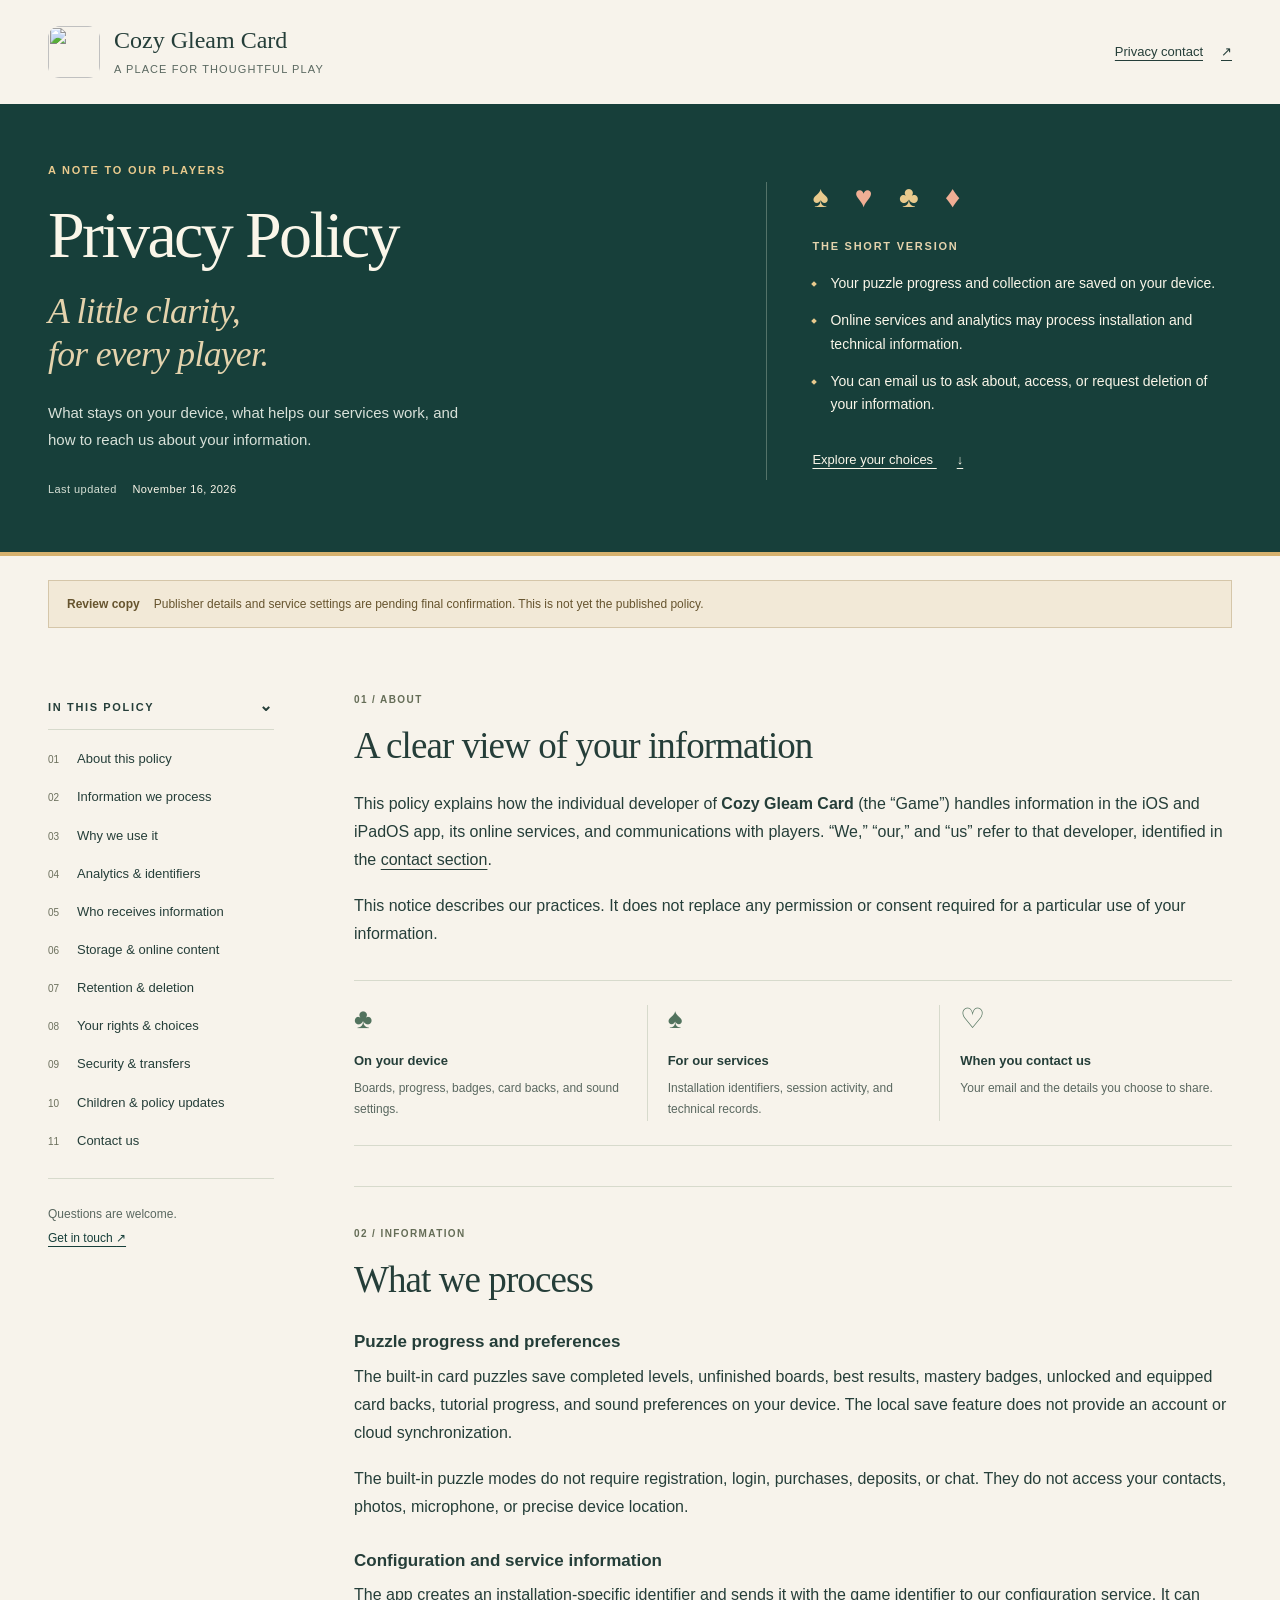
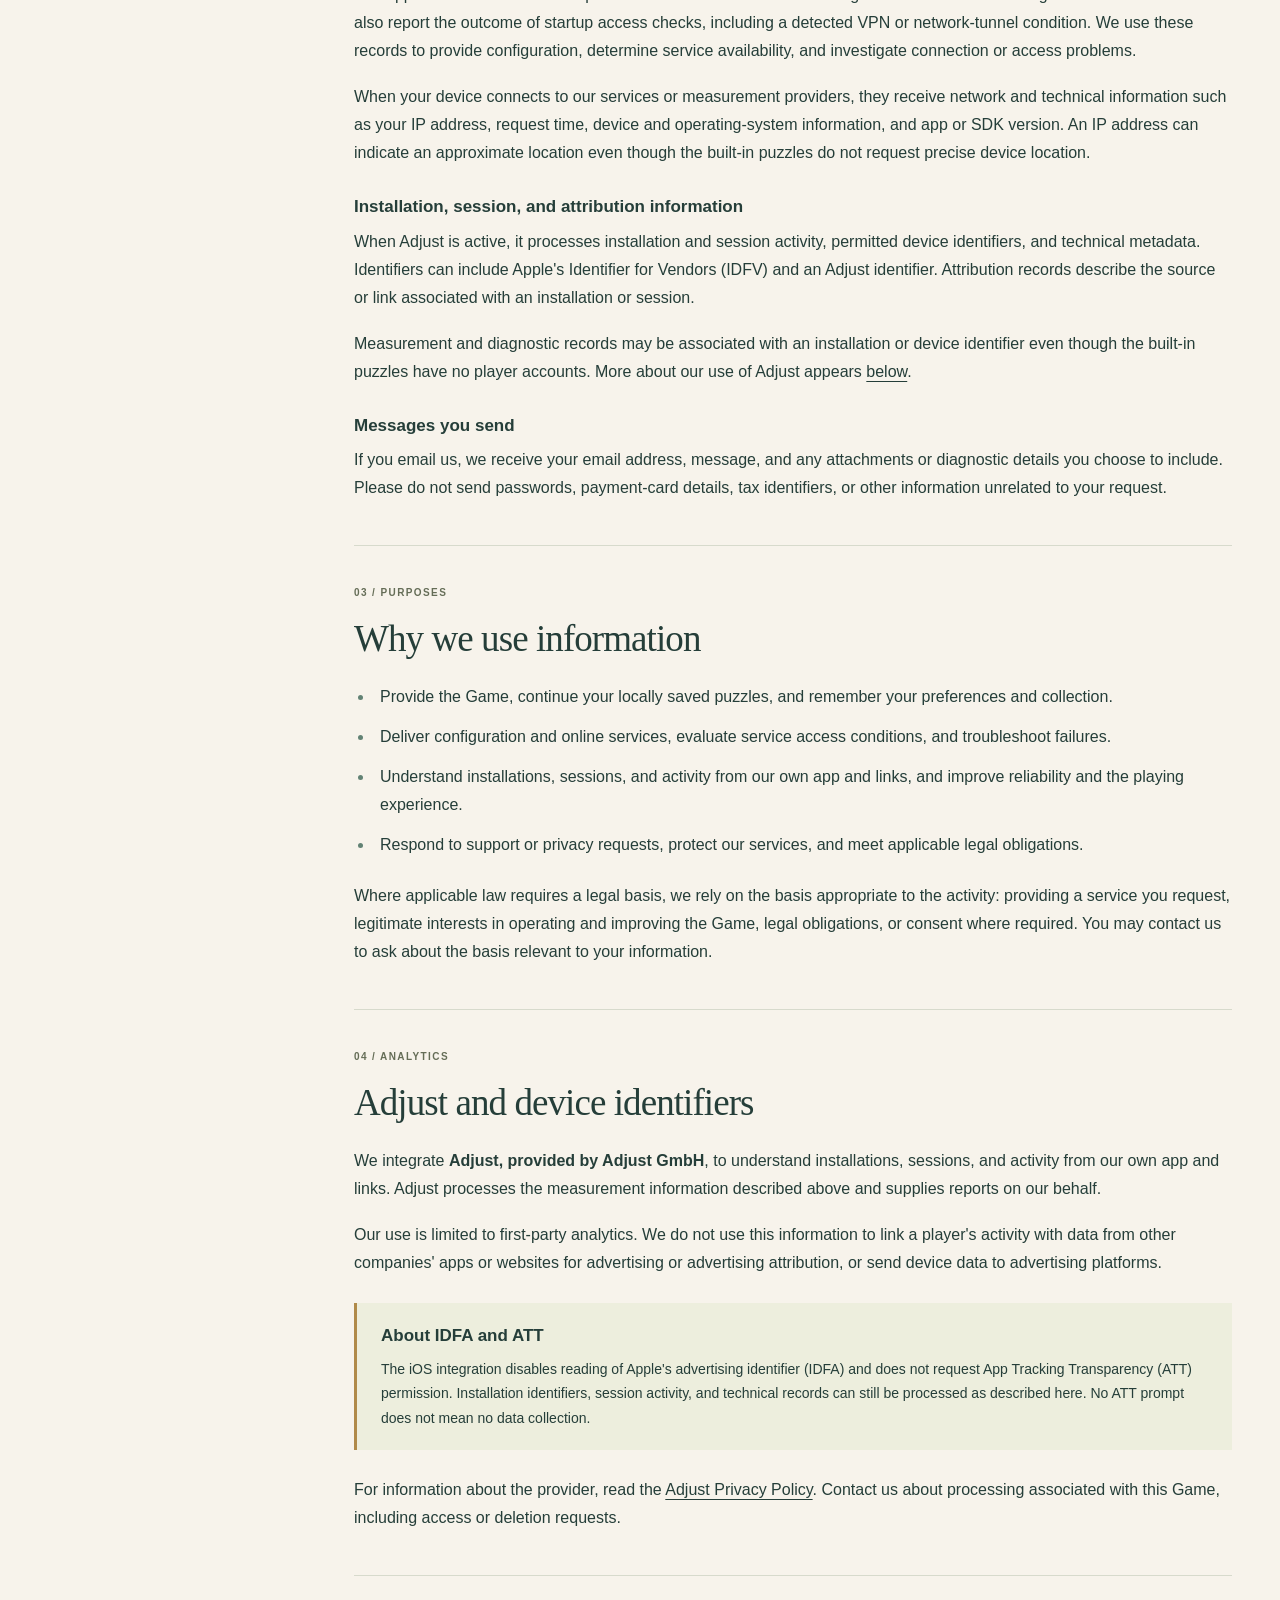
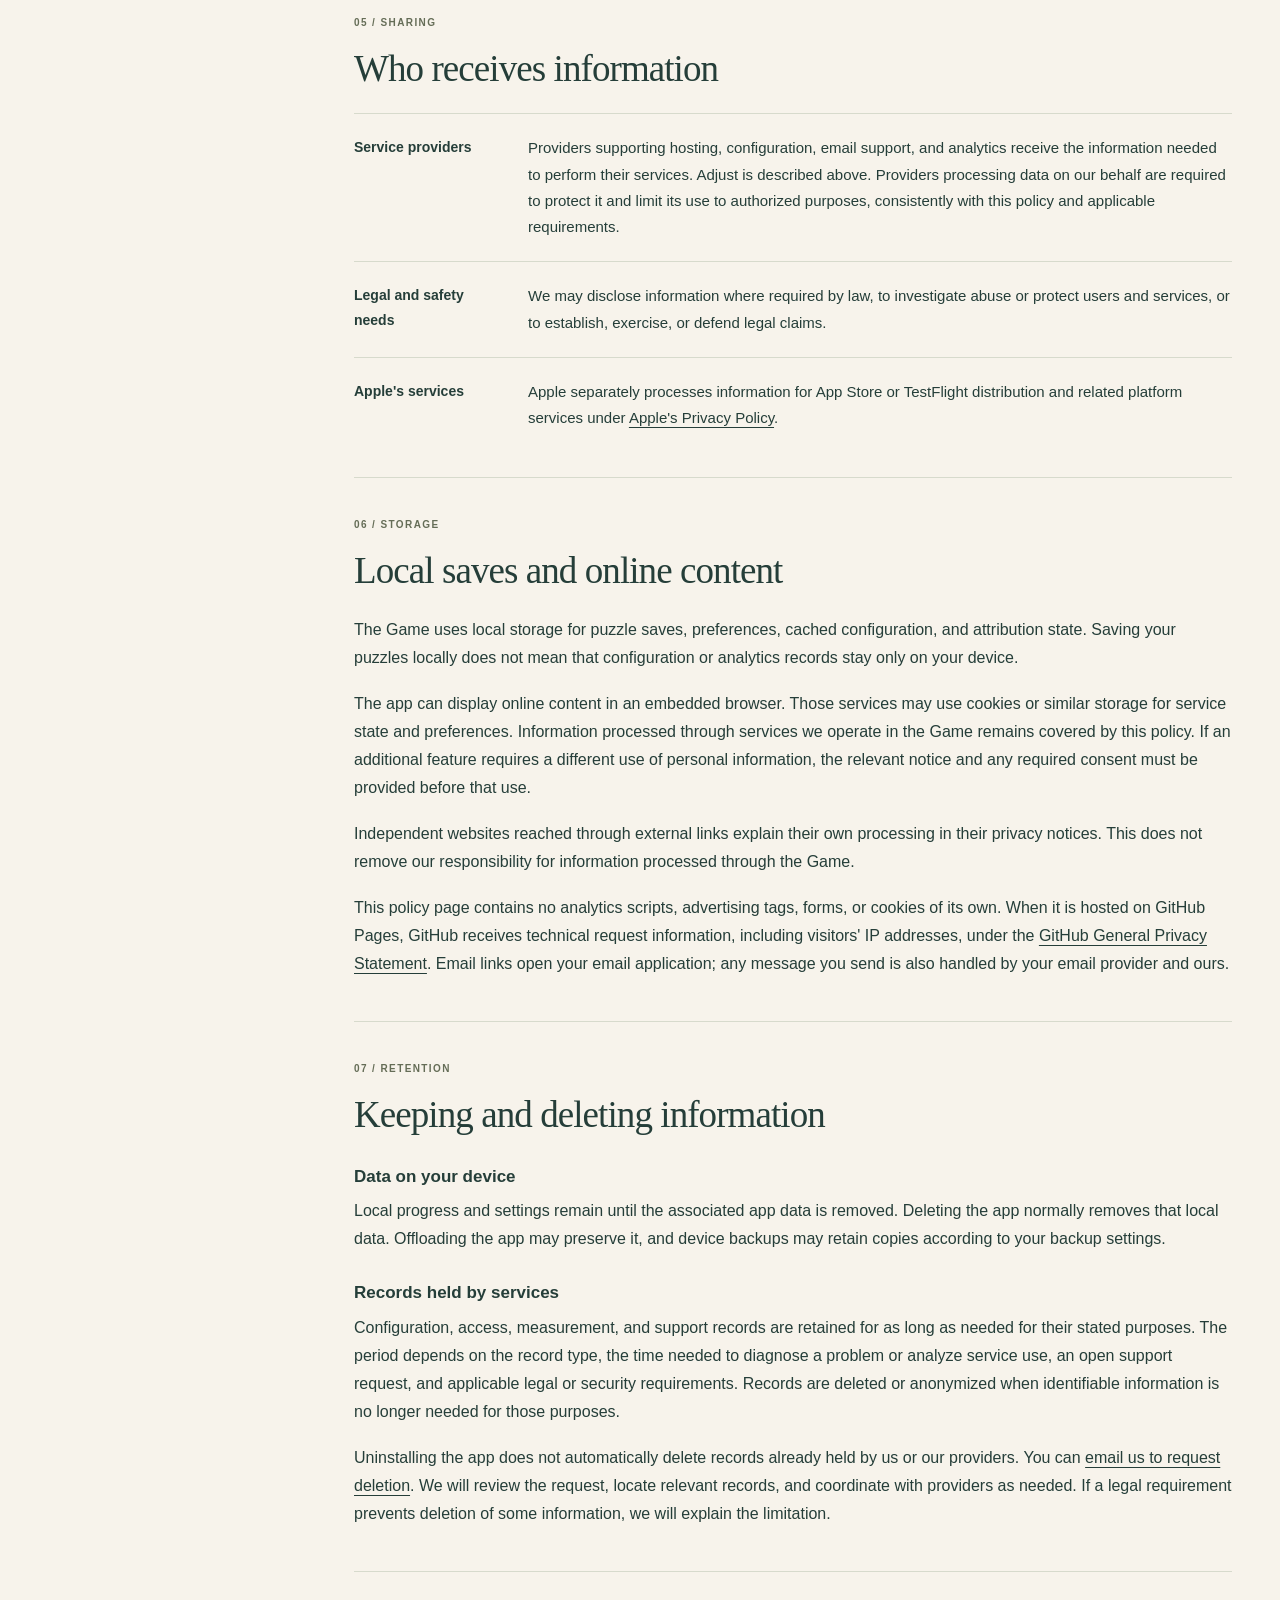
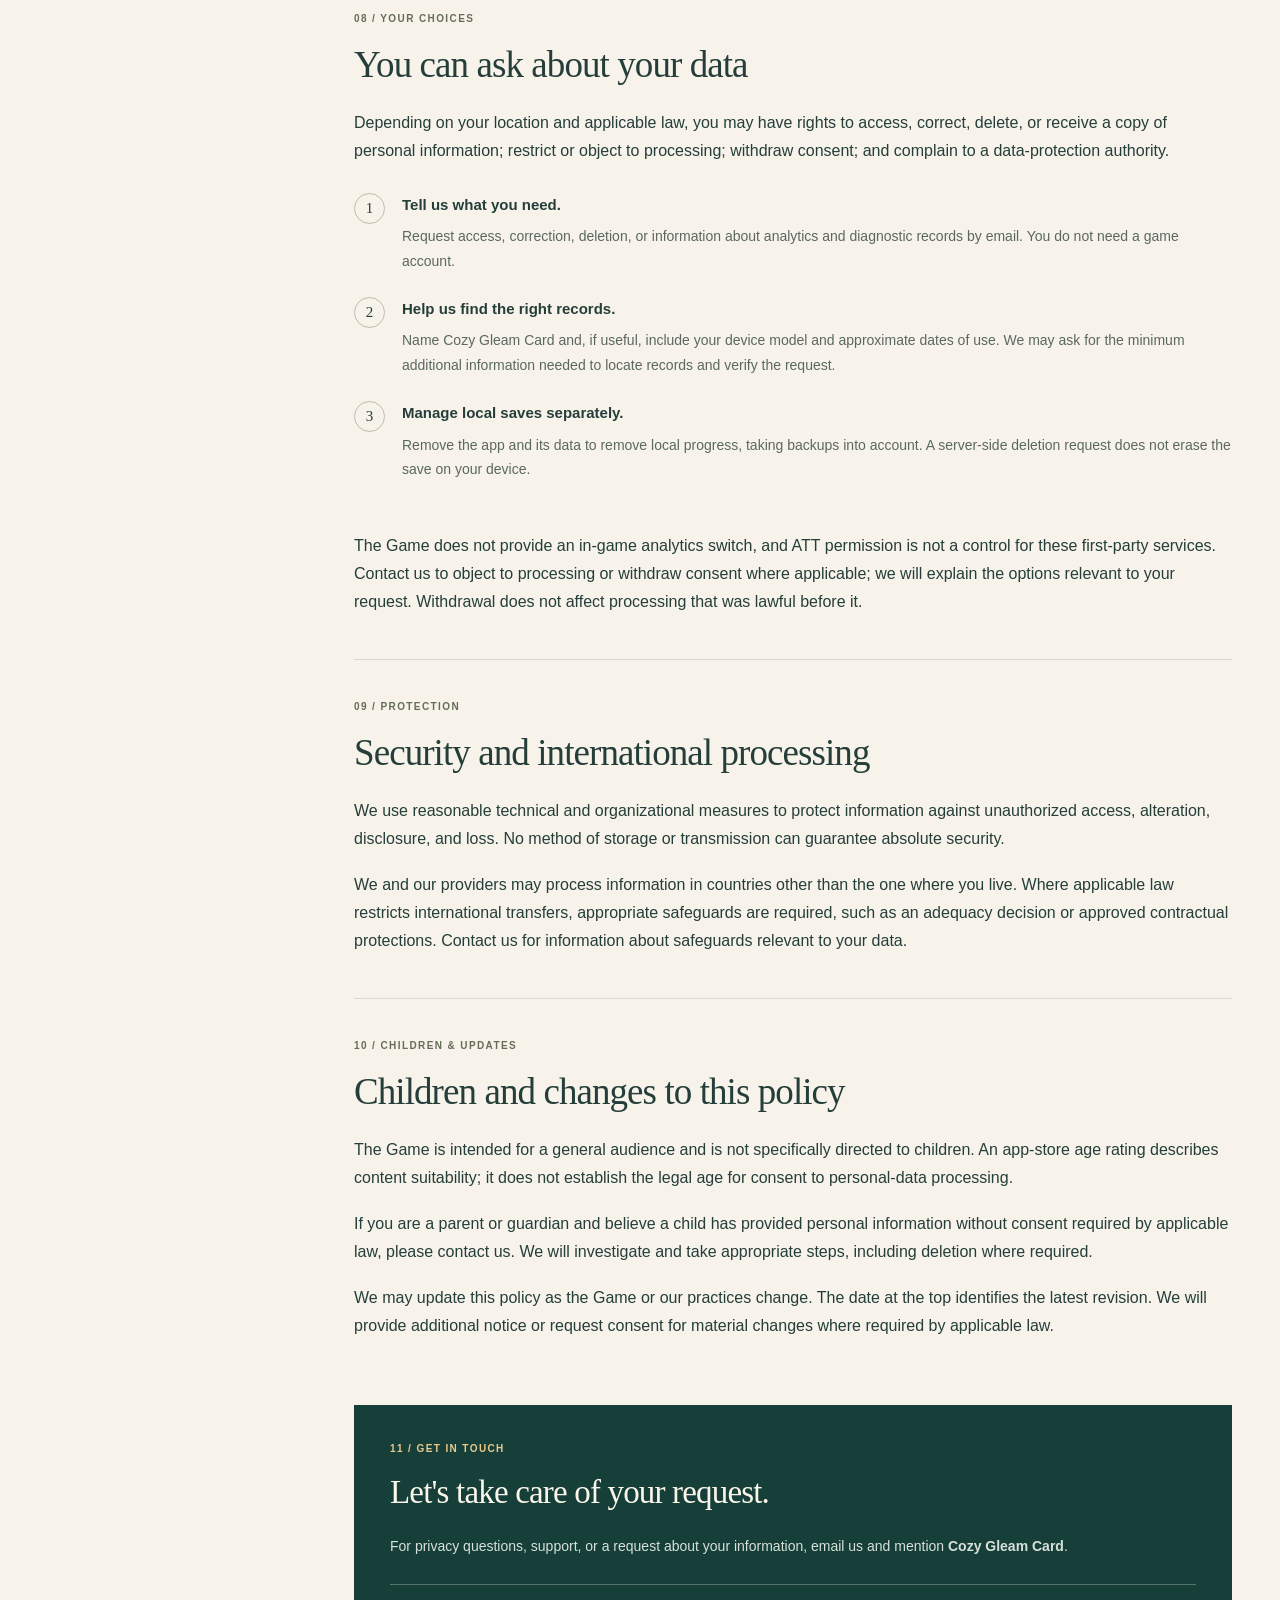
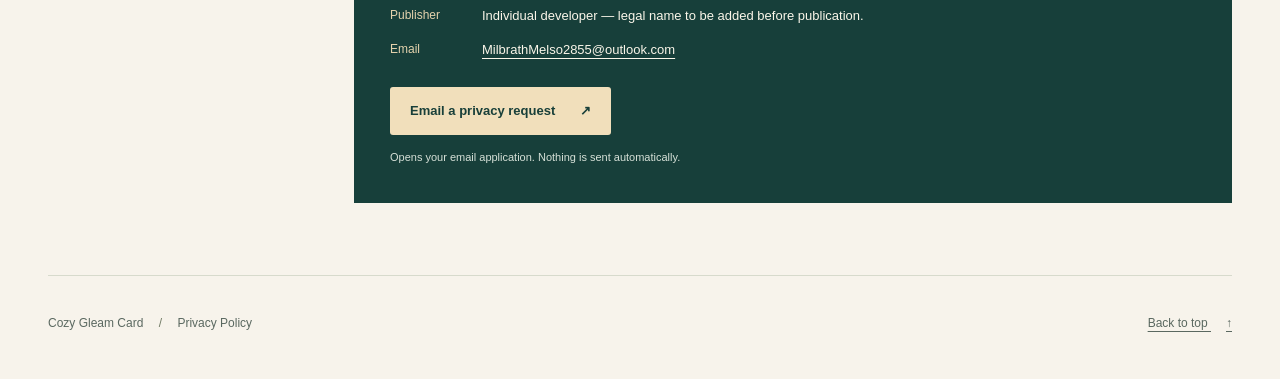
==== index.html @ 2c655f34 "Privacy Policy Privacy Policy" ====
<!doctype html>
<html lang="en">
<head>
  <meta charset="utf-8">
  <meta name="viewport" content="width=device-width, initial-scale=1, viewport-fit=cover">
  <meta name="description" content="How Cozy Gleam Card handles saved progress, installation and service information, analytics, and privacy requests.">
  <meta name="theme-color" content="#173f3a">
  <!-- Remove noindex and the review notice only after the release review in tools/card-weave/PRIVACY-PAGE.txt. -->
  <meta name="robots" content="noindex, nofollow">
  <title>Privacy Policy · Cozy Gleam Card</title>
  <link rel="icon" type="image/png" href="./assets/app-icon.png">
  <link rel="stylesheet" href="./privacy.css">
</head>
<body id="top">
  <a class="skip-link" href="#policy">Skip to privacy policy</a>
  <header class="masthead wrap">
    <a class="brand" href="#top" aria-label="Cozy Gleam Card, top of page">
      <img src="./assets/app-icon.png" alt="" width="52" height="52">
      <span>Cozy Gleam Card<small>A place for thoughtful play</small></span>
    </a>
    <a class="header-link" href="#contact">Privacy contact <span aria-hidden="true">↗</span></a>
  </header>

  <main id="policy">
    <div class="hero">
      <div class="hero-inner wrap">
        <div class="hero-heading">
          <p class="eyebrow">A NOTE TO OUR PLAYERS</p>
          <h1>Privacy Policy<span>A little clarity,<br>for every player.</span></h1>
          <p class="hero-intro">What stays on your device, what helps our services work, and how to reach us about your information.</p>
          <p class="revision">Last updated <time datetime="2026-11-16">November 16, 2026</time></p>
        </div>
        <div class="hero-summary">
          <span class="suit-row" aria-hidden="true">♠ <b>♥</b> ♣ <b>♦</b></span>
          <p class="eyebrow">THE SHORT VERSION</p>
          <ul>
            <li>Your puzzle progress and collection are saved on your device.</li>
            <li>Online services and analytics may process installation and technical information.</li>
            <li>You can email us to ask about, access, or request deletion of your information.</li>
          </ul>
          <a href="#choices">Explore your choices <span aria-hidden="true">↓</span></a>
        </div>
      </div>
    </div>

    <div class="wrap">
      <p class="review-notice" role="note"><strong>Review copy</strong><span>Publisher details and service settings are pending final confirmation. This is not yet the published policy.</span></p>
      <div class="document-layout">
        <aside class="contents" aria-label="Policy navigation">
          <details open>
            <summary>In this policy <span aria-hidden="true">⌄</span></summary>
            <nav aria-label="Privacy policy sections">
              <ol>
                <li><a href="#about">About this policy</a></li>
                <li><a href="#information">Information we process</a></li>
                <li><a href="#purposes">Why we use it</a></li>
                <li><a href="#analytics">Analytics &amp; identifiers</a></li>
                <li><a href="#sharing">Who receives information</a></li>
                <li><a href="#storage">Storage &amp; online content</a></li>
                <li><a href="#retention">Retention &amp; deletion</a></li>
                <li><a href="#choices">Your rights &amp; choices</a></li>
                <li><a href="#security">Security &amp; transfers</a></li>
                <li><a href="#children">Children &amp; policy updates</a></li>
                <li><a href="#contact">Contact us</a></li>
              </ol>
            </nav>
          </details>
          <p class="contents-note">Questions are welcome.<br><a href="#contact">Get in touch <span aria-hidden="true">↗</span></a></p>
        </aside>

        <article class="policy-body" aria-label="Full privacy policy">
          <section id="about">
            <p class="section-number" aria-hidden="true">01 / ABOUT</p>
            <h2>A clear view of your information</h2>
            <p>This policy explains how the individual developer of <strong>Cozy Gleam Card</strong> (the “Game”) handles information in the iOS and iPadOS app, its online services, and communications with players. “We,” “our,” and “us” refer to that developer, identified in the <a href="#contact">contact section</a>.</p>
            <p>This notice describes our practices. It does not replace any permission or consent required for a particular use of your information.</p>
            <div class="overview" aria-label="Information at a glance">
              <div><span aria-hidden="true">♣</span><h3>On your device</h3><p>Boards, progress, badges, card backs, and sound settings.</p></div>
              <div><span aria-hidden="true">♠</span><h3>For our services</h3><p>Installation identifiers, session activity, and technical records.</p></div>
              <div><span aria-hidden="true">♡</span><h3>When you contact us</h3><p>Your email and the details you choose to share.</p></div>
            </div>
          </section>

          <section id="information">
            <p class="section-number" aria-hidden="true">02 / INFORMATION</p>
            <h2>What we process</h2>
            <h3>Puzzle progress and preferences</h3>
            <p>The built-in card puzzles save completed levels, unfinished boards, best results, mastery badges, unlocked and equipped card backs, tutorial progress, and sound preferences on your device. The local save feature does not provide an account or cloud synchronization.</p>
            <p>The built-in puzzle modes do not require registration, login, purchases, deposits, or chat. They do not access your contacts, photos, microphone, or precise device location.</p>
            <h3>Configuration and service information</h3>
            <p>The app creates an installation-specific identifier and sends it with the game identifier to our configuration service. It can also report the outcome of startup access checks, including a detected VPN or network-tunnel condition. We use these records to provide configuration, determine service availability, and investigate connection or access problems.</p>
            <p>When your device connects to our services or measurement providers, they receive network and technical information such as your IP address, request time, device and operating-system information, and app or SDK version. An IP address can indicate an approximate location even though the built-in puzzles do not request precise device location.</p>
            <h3>Installation, session, and attribution information</h3>
            <p>When Adjust is active, it processes installation and session activity, permitted device identifiers, and technical metadata. Identifiers can include Apple's Identifier for Vendors (IDFV) and an Adjust identifier. Attribution records describe the source or link associated with an installation or session.</p>
            <p>Measurement and diagnostic records may be associated with an installation or device identifier even though the built-in puzzles have no player accounts. More about our use of Adjust appears <a href="#analytics">below</a>.</p>
            <h3>Messages you send</h3>
            <p>If you email us, we receive your email address, message, and any attachments or diagnostic details you choose to include. Please do not send passwords, payment-card details, tax identifiers, or other information unrelated to your request.</p>
          </section>

          <section id="purposes">
            <p class="section-number" aria-hidden="true">03 / PURPOSES</p>
            <h2>Why we use information</h2>
            <ul class="text-list">
              <li>Provide the Game, continue your locally saved puzzles, and remember your preferences and collection.</li>
              <li>Deliver configuration and online services, evaluate service access conditions, and troubleshoot failures.</li>
              <li>Understand installations, sessions, and activity from our own app and links, and improve reliability and the playing experience.</li>
              <li>Respond to support or privacy requests, protect our services, and meet applicable legal obligations.</li>
            </ul>
            <p>Where applicable law requires a legal basis, we rely on the basis appropriate to the activity: providing a service you request, legitimate interests in operating and improving the Game, legal obligations, or consent where required. You may contact us to ask about the basis relevant to your information.</p>
          </section>

          <section id="analytics">
            <p class="section-number" aria-hidden="true">04 / ANALYTICS</p>
            <h2>Adjust and device identifiers</h2>
            <p>We integrate <strong>Adjust, provided by Adjust GmbH</strong>, to understand installations, sessions, and activity from our own app and links. Adjust processes the measurement information described above and supplies reports on our behalf.</p>
            <p>Our use is limited to first-party analytics. We do not use this information to link a player's activity with data from other companies' apps or websites for advertising or advertising attribution, or send device data to advertising platforms.</p>
            <div class="inset-note">
              <h3>About IDFA and ATT</h3>
              <p>The iOS integration disables reading of Apple's advertising identifier (IDFA) and does not request App Tracking Transparency (ATT) permission. Installation identifiers, session activity, and technical records can still be processed as described here. No ATT prompt does not mean no data collection.</p>
            </div>
            <p>For information about the provider, read the <a href="https://www.adjust.com/terms/privacy-policy/" rel="noreferrer">Adjust Privacy Policy</a>. Contact us about processing associated with this Game, including access or deletion requests.</p>
          </section>

          <section id="sharing">
            <p class="section-number" aria-hidden="true">05 / SHARING</p>
            <h2>Who receives information</h2>
            <dl class="data-list">
              <div><dt>Service providers</dt><dd>Providers supporting hosting, configuration, email support, and analytics receive the information needed to perform their services. Adjust is described above. Providers processing data on our behalf are required to protect it and limit its use to authorized purposes, consistently with this policy and applicable requirements.</dd></div>
              <div><dt>Legal and safety needs</dt><dd>We may disclose information where required by law, to investigate abuse or protect users and services, or to establish, exercise, or defend legal claims.</dd></div>
              <div><dt>Apple's services</dt><dd>Apple separately processes information for App Store or TestFlight distribution and related platform services under <a href="https://www.apple.com/legal/privacy/" rel="noreferrer">Apple's Privacy Policy</a>.</dd></div>
            </dl>
          </section>

          <section id="storage">
            <p class="section-number" aria-hidden="true">06 / STORAGE</p>
            <h2>Local saves and online content</h2>
            <p>The Game uses local storage for puzzle saves, preferences, cached configuration, and attribution state. Saving your puzzles locally does not mean that configuration or analytics records stay only on your device.</p>
            <p>The app can display online content in an embedded browser. Those services may use cookies or similar storage for service state and preferences. Information processed through services we operate in the Game remains covered by this policy. If an additional feature requires a different use of personal information, the relevant notice and any required consent must be provided before that use.</p>
            <p>Independent websites reached through external links explain their own processing in their privacy notices. This does not remove our responsibility for information processed through the Game.</p>
            <p>This policy page contains no analytics scripts, advertising tags, forms, or cookies of its own. When it is hosted on GitHub Pages, GitHub receives technical request information, including visitors' IP addresses, under the <a href="https://docs.github.com/en/site-policy/privacy-policies/github-general-privacy-statement" rel="noreferrer">GitHub General Privacy Statement</a>. Email links open your email application; any message you send is also handled by your email provider and ours.</p>
          </section>

          <section id="retention">
            <p class="section-number" aria-hidden="true">07 / RETENTION</p>
            <h2>Keeping and deleting information</h2>
            <h3>Data on your device</h3>
            <p>Local progress and settings remain until the associated app data is removed. Deleting the app normally removes that local data. Offloading the app may preserve it, and device backups may retain copies according to your backup settings.</p>
            <h3>Records held by services</h3>
            <p>Configuration, access, measurement, and support records are retained for as long as needed for their stated purposes. The period depends on the record type, the time needed to diagnose a problem or analyze service use, an open support request, and applicable legal or security requirements. Records are deleted or anonymized when identifiable information is no longer needed for those purposes.</p>
            <p>Uninstalling the app does not automatically delete records already held by us or our providers. You can <a href="#contact">email us to request deletion</a>. We will review the request, locate relevant records, and coordinate with providers as needed. If a legal requirement prevents deletion of some information, we will explain the limitation.</p>
          </section>

          <section id="choices">
            <p class="section-number" aria-hidden="true">08 / YOUR CHOICES</p>
            <h2>You can ask about your data</h2>
            <p>Depending on your location and applicable law, you may have rights to access, correct, delete, or receive a copy of personal information; restrict or object to processing; withdraw consent; and complain to a data-protection authority.</p>
            <ol class="steps">
              <li><strong>Tell us what you need.</strong><span>Request access, correction, deletion, or information about analytics and diagnostic records by email. You do not need a game account.</span></li>
              <li><strong>Help us find the right records.</strong><span>Name Cozy Gleam Card and, if useful, include your device model and approximate dates of use. We may ask for the minimum additional information needed to locate records and verify the request.</span></li>
              <li><strong>Manage local saves separately.</strong><span>Remove the app and its data to remove local progress, taking backups into account. A server-side deletion request does not erase the save on your device.</span></li>
            </ol>
            <p>The Game does not provide an in-game analytics switch, and ATT permission is not a control for these first-party services. Contact us to object to processing or withdraw consent where applicable; we will explain the options relevant to your request. Withdrawal does not affect processing that was lawful before it.</p>
          </section>

          <section id="security">
            <p class="section-number" aria-hidden="true">09 / PROTECTION</p>
            <h2>Security and international processing</h2>
            <p>We use reasonable technical and organizational measures to protect information against unauthorized access, alteration, disclosure, and loss. No method of storage or transmission can guarantee absolute security.</p>
            <p>We and our providers may process information in countries other than the one where you live. Where applicable law restricts international transfers, appropriate safeguards are required, such as an adequacy decision or approved contractual protections. Contact us for information about safeguards relevant to your data.</p>
          </section>

          <section id="children">
            <p class="section-number" aria-hidden="true">10 / CHILDREN &amp; UPDATES</p>
            <h2>Children and changes to this policy</h2>
            <p>The Game is intended for a general audience and is not specifically directed to children. An app-store age rating describes content suitability; it does not establish the legal age for consent to personal-data processing.</p>
            <p>If you are a parent or guardian and believe a child has provided personal information without consent required by applicable law, please contact us. We will investigate and take appropriate steps, including deletion where required.</p>
            <p>We may update this policy as the Game or our practices change. The date at the top identifies the latest revision. We will provide additional notice or request consent for material changes where required by applicable law.</p>
          </section>

          <section id="contact" class="contact-section">
            <p class="section-number" aria-hidden="true">11 / GET IN TOUCH</p>
            <h2>Let's take care of your request.</h2>
            <p>For privacy questions, support, or a request about your information, email us and mention <strong>Cozy Gleam Card</strong>.</p>
            <dl class="contact-details">
              <div><dt>Publisher</dt><dd data-publisher-pending>Individual developer — legal name to be added before publication.</dd></div>
              <div><dt>Email</dt><dd><a href="mailto:MilbrathMelso2855@outlook.com?subject=Cozy%20Gleam%20Card%20privacy%20request">MilbrathMelso2855@outlook.com</a></dd></div>
            </dl>
            <a class="contact-button" href="mailto:MilbrathMelso2855@outlook.com?subject=Cozy%20Gleam%20Card%20privacy%20request">Email a privacy request <span aria-hidden="true">↗</span></a>
            <p class="contact-hint">Opens your email application. Nothing is sent automatically.</p>
          </section>
        </article>
      </div>
    </div>
  </main>

  <footer class="footer wrap">
    <p>Cozy Gleam Card <span aria-hidden="true">/</span> Privacy Policy</p>
    <a href="#top">Back to top <span aria-hidden="true">↑</span></a>
  </footer>
</body>
</html>
---- privacy.css ----
:root {
  color-scheme: light;
  --paper: #f7f3eb;
  --ink: #253e39;
  --muted: #5a6860;
  --green: #173f3a;
  --line: #d7dacc;
  --gold: #e9ca8d;
  --serif: Georgia, "Times New Roman", serif;
  --sans: -apple-system, BlinkMacSystemFont, "Segoe UI", Arial, sans-serif;
}
* { box-sizing: border-box; }
html { scroll-padding-top: 24px; }
body { margin: 0; background: var(--paper); color: var(--ink); font: 16px/1.75 var(--sans); -webkit-text-size-adjust: 100%; overflow-wrap: break-word; }
a { color: inherit; text-decoration-thickness: 1px; text-underline-offset: 4px; }
a:hover { text-decoration-thickness: 2px; }
a:focus-visible, summary:focus-visible { outline: 3px solid #b06922; outline-offset: 5px; border-radius: 2px; }
.hero a:focus-visible, .contact-section a:focus-visible { outline-color: var(--gold); }
p { margin: 0 0 18px; }
h1, h2, h3 { font-weight: 400; }
h1, h2 { font-family: var(--serif); }
h2 { font-size: clamp(29px, 3vw, 37px); line-height: 1.22; margin: 0 0 22px; letter-spacing: -.025em; text-wrap: balance; }
h3 { margin: 27px 0 8px; font-size: 17px; line-height: 1.5; font-weight: 650; }
strong { font-weight: 650; }
.wrap { width: min(1184px, calc(100% - 88px)); margin-inline: auto; }
.skip-link { position: absolute; top: -100px; left: 16px; z-index: 10; background: white; padding: 12px 18px; }
.skip-link:focus { top: 12px; }
.masthead { min-height: 104px; display: flex; align-items: center; justify-content: space-between; gap: 28px; padding-block: 20px; }
.brand { display: flex; align-items: center; gap: 14px; text-decoration: none; }
.brand img { flex-shrink: 0; border-radius: 12px; }
.brand > span { font: 24px/1.15 var(--serif); }
.brand small { display: block; margin-top: 8px; font: 11px/1.4 var(--sans); letter-spacing: .1em; text-transform: uppercase; color: var(--muted); }
.header-link { font-size: 13px; display: inline-flex; gap: 18px; align-items: center; min-height: 44px; white-space: nowrap; }
.hero { background: var(--green); color: #faf6e9; border-bottom: 4px solid #d6b16e; }
.hero-inner { display: grid; grid-template-columns: 1.35fr 1fr; gap: 90px; padding-block: 58px 52px; }
.eyebrow { font-size: 11px; font-weight: 650; letter-spacing: .16em; line-height: 1.5; }
.hero-heading > .eyebrow { color: var(--gold); margin-bottom: 23px; }
h1 { font-size: clamp(44px, 5.3vw, 66px); line-height: 1; letter-spacing: -.04em; margin: 0 0 23px; }
h1 > span { display: block; font-size: .54em; font-style: italic; letter-spacing: -.02em; line-height: 1.22; margin-top: 22px; color: #e4d3ad; }
.hero-intro { max-width: 440px; font-size: 15px; color: #d8e1d9; line-height: 1.8; margin-bottom: 27px; }
.revision { color: #d5dfd4; font-size: 11px; letter-spacing: .04em; margin: 0; }
.revision time { margin-left: 12px; color: #faf6e9; }
.hero-summary { border-left: 1px solid #547369; align-self: center; padding-left: 45px; }
.suit-row { display: block; font-size: 30px; line-height: 1; color: var(--gold); letter-spacing: 9px; margin-bottom: 26px; }
.suit-row b { color: #f0ae94; font-weight: 400; }
.hero-summary > .eyebrow { margin-bottom: 18px; color: #e4d3ad; }
.hero-summary ul { list-style: none; margin: 0 0 24px; padding: 0; }
.hero-summary li { position: relative; padding-left: 18px; font-size: 14px; line-height: 1.7; margin-top: 13px; }
.hero-summary li::before { content: ""; position: absolute; width: 4px; height: 4px; background: var(--gold); top: 10px; left: 0; transform: rotate(45deg); }
.hero-summary > a { font-size: 13px; display: inline-block; padding-block: 8px; }
.hero-summary > a span { margin-left: 20px; }
.review-notice { margin: 24px 0 0; display: flex; align-items: baseline; gap: 14px; padding: 13px 18px; border: 1px solid #d5c6a9; color: #66542e; background: #f2e9d7; font-size: 12px; line-height: 1.7; }
.review-notice strong { flex-shrink: 0; }
.document-layout { display: grid; grid-template-columns: 242px minmax(0, 1fr); gap: 64px; padding: 58px 0 72px; }
.contents { align-self: start; position: sticky; top: 24px; max-height: calc(100dvh - 48px); overflow-y: auto; font-size: 13px; padding-right: 16px; }
.contents summary { list-style: none; cursor: pointer; text-transform: uppercase; font-size: 11px; letter-spacing: .15em; font-weight: 650; padding: 12px 0; border-bottom: 1px solid var(--line); }
.contents summary::-webkit-details-marker { display: none; }
.contents summary span { float: right; font-size: 16px; line-height: 1; }
.contents ol { list-style: none; counter-reset: chapters; padding: 10px 0 0; margin: 0; }
.contents li { counter-increment: chapters; }
.contents nav a { display: flex; align-items: baseline; gap: 10px; padding: 9px 0; line-height: 1.55; text-decoration: none; }
.contents nav a::before { content: counter(chapters, decimal-leading-zero); font-size: 10px; color: #6c705d; min-width: 19px; }
.contents nav a:hover { text-decoration: underline; }
.contents-note { border-top: 1px solid var(--line); padding-top: 23px; margin-top: 18px; color: var(--muted); font-size: 12px; line-height: 2; }
.contents-note a { color: var(--green); }
.policy-body { min-width: 0; }
.policy-body section { padding: 39px 0 25px; border-top: 1px solid var(--line); scroll-margin-top: 22px; }
.policy-body section:first-child { padding-top: 6px; border: 0; }
.section-number { font-size: 10px; font-weight: 650; letter-spacing: .14em; line-height: 1.5; color: #656d57; margin-bottom: 16px; }
.overview { display: grid; grid-template-columns: repeat(3, minmax(0, 1fr)); border-block: 1px solid var(--line); margin: 32px 0 15px; padding: 24px 0; }
.overview > div { padding-inline: 20px; border-left: 1px solid var(--line); }
.overview > div:first-child { border: 0; padding-left: 0; }
.overview > div:last-child { padding-right: 0; }
.overview > div > span { color: #52735e; font-size: 28px; line-height: 1; }
.overview h3 { font-size: 13px; margin: 14px 0 7px; }
.overview p { font-size: 12px; line-height: 1.8; color: var(--muted); margin: 0; }
.text-list { padding-left: 20px; margin: 0 0 23px; }
.text-list li { padding-left: 6px; margin: 12px 0; }
.text-list li::marker { color: #628274; }
.inset-note { border-left: 3px solid #b08a49; padding: 20px 24px; background: #edeedd; margin: 26px 0; }
.inset-note h3 { margin: 0 0 8px; }
.inset-note p { margin: 0; font-size: 14px; }
.data-list { margin: 0; }
.data-list > div { display: grid; grid-template-columns: 150px minmax(0,1fr); gap: 24px; border-top: 1px solid var(--line); padding: 21px 0; }
.data-list dt { font-size: 14px; font-weight: 650; }
.data-list dd { margin: 0; font-size: 15px; }
.steps { counter-reset: steps; list-style: none; padding: 0; margin: 27px 0; }
.steps li { counter-increment: steps; position: relative; padding: 0 0 23px 48px; }
.steps li::before { content: counter(steps); position: absolute; left: 0; top: 1px; display: grid; place-items: center; width: 29px; height: 29px; border: 1px solid #b9bda8; border-radius: 50%; font: 15px/1 var(--serif); }
.steps strong { display: block; font-size: 15px; margin-bottom: 6px; }
.steps span { display: block; font-size: 14px; color: var(--muted); }
.policy-body .contact-section { background: var(--green); color: #faf6e9; border: 0; margin-top: 22px; padding: 36px; }
.contact-section .section-number { color: var(--gold); }
.contact-section h2 { font-size: 33px; max-width: 470px; }
.contact-section > p:not(.section-number) { font-size: 14px; color: #d7e1d8; }
.contact-details { margin: 25px 0; border-top: 1px solid #547369; padding-top: 20px; }
.contact-details > div { display: grid; grid-template-columns: 76px minmax(0,1fr); gap: 16px; margin-bottom: 12px; }
.contact-details dt { color: #e4d3ad; font-size: 12px; }
.contact-details dd { margin: 0; font-size: 13px; overflow-wrap: anywhere; }
.contact-button { display: inline-flex; align-items: center; justify-content: space-between; gap: 25px; min-height: 48px; padding: 10px 20px; background: #f1dfbb; color: #183f39; font-size: 13px; font-weight: 650; text-decoration: none; border-radius: 3px; }
.contact-button:hover { background: #fbebc9; }
.contact-section .contact-hint { margin: 13px 0 0; font-size: 11px !important; }
.footer { border-top: 1px solid var(--line); display: flex; justify-content: space-between; align-items: center; gap: 20px; padding-block: 27px 35px; color: var(--muted); font-size: 12px; }
.footer p { margin: 0; }
.footer p span { padding-inline: 12px; color: #717b65; }
.footer > a { display: inline-block; padding-block: 10px; }
.footer > a span { margin-left: 15px; }
@media (max-width: 1000px) {
  .wrap { width: calc(100% - 56px); }
  .hero-inner { gap: 40px; }
  .hero-summary { padding-left: 28px; }
  .document-layout { grid-template-columns: 190px minmax(0,1fr); gap: 36px; }
  .overview { grid-template-columns: 1fr; gap: 18px; }
  .overview > div, .overview > div:first-child, .overview > div:last-child { border: 0; padding: 0 0 0 40px; position: relative; }
  .overview > div > span { position: absolute; top: 5px; left: 0; }
  .overview h3 { margin: 0 0 4px; }
  .data-list > div { grid-template-columns: 1fr; gap: 7px; }
}
@media (max-width: 700px) {
  .wrap { width: calc(100% - 40px); }
  .masthead { min-height: 84px; gap: 12px; padding-block: 16px; }
  .brand { gap: 11px; }
  .brand img { width: 44px; height: 44px; border-radius: 10px; }
  .brand > span { font-size: 20px; }
  .brand small { font-size: 8px; letter-spacing: .08em; }
  .header-link { font-size: 11px; gap: 8px; }
  .hero-inner { grid-template-columns: 1fr; gap: 30px; padding-block: 35px; }
  h1 { font-size: 50px; }
  h1 > span { font-size: .6em; margin-top: 17px; }
  .hero-heading > .eyebrow { margin-bottom: 19px; }
  .hero-intro { max-width: 480px; margin-bottom: 22px; }
  .hero-summary { border-left: 0; border-top: 1px solid #547369; padding: 24px 0 0; }
  .suit-row { float: right; font-size: 20px; margin: 0; letter-spacing: 6px; }
  .hero-summary .eyebrow { padding-top: 3px; }
  .hero-summary ul { margin-bottom: 8px; }
  .hero-summary li { margin-top: 10px; font-size: 13px; }
  .review-notice { display: block; padding: 12px 14px; margin-top: 20px; }
  .review-notice strong { display: block; margin-bottom: 3px; }
  .document-layout { grid-template-columns: 1fr; gap: 35px; padding-top: 24px; padding-bottom: 40px; }
  .contents { position: static; max-height: none; padding: 0; border-bottom: 1px solid var(--line); }
  .contents ol { display: grid; grid-template-columns: repeat(2,minmax(0,1fr)); column-gap: 16px; padding-block: 8px 14px; }
  .contents nav a { font-size: 12px; min-height: 44px; padding-block: 8px; gap: 7px; }
  .contents-note { display: none; }
  .policy-body section { padding-block: 30px 16px; }
  .policy-body section:first-child { padding-top: 0; }
  .policy-body { font-size: 15px; line-height: 1.8; }
  h2 { font-size: 31px; margin-bottom: 19px; }
  h3 { font-size: 16px; }
  .overview { margin-top: 25px; }
  .overview p { font-size: 13px; }
  .inset-note { padding: 18px; }
  .policy-body .contact-section { padding: 26px 23px; }
  .contact-section h2 { font-size: 30px; }
  .contact-details > div { grid-template-columns: 1fr; gap: 4px; margin-bottom: 18px; }
  .footer { display: block; padding-block: 20px; }
}
@media (max-width: 380px) {
  .wrap { width: calc(100% - 32px); }
  .header-link { max-width: 58px; white-space: normal; line-height: 1.4; gap: 4px; }
  .brand > span { font-size: 18px; }
  .brand small { max-width: 150px; font-size: 7px; }
  .contents ol { grid-template-columns: 1fr; }
  h1 { font-size: 44px; }
}
@media print {
  body { background: white; color: #111; font-size: 11pt; }
  .wrap { width: 100%; }
  .skip-link, .header-link, .contents, .hero-summary, .contact-button, .contact-hint, .footer > a { display: none !important; }
  .masthead { min-height: 0; padding: 0 0 20px; }
  .hero, .contact-section { background: white !important; color: #111 !important; border: 0; }
  .hero-inner { display: block; padding: 15px 0 20px; }
  .hero *, .contact-section * { color: #111 !important; }
  h1 { font-size: 30pt; }
  h1 > span { font-size: 17pt; }
  .document-layout { display: block; padding: 25px 0; }
  h2, h3, .section-number { break-after: avoid; }
  p, li, dd { orphans: 3; widows: 3; }
  .review-notice { background: white; }
  .policy-body .contact-section { padding: 25px 0; }
}
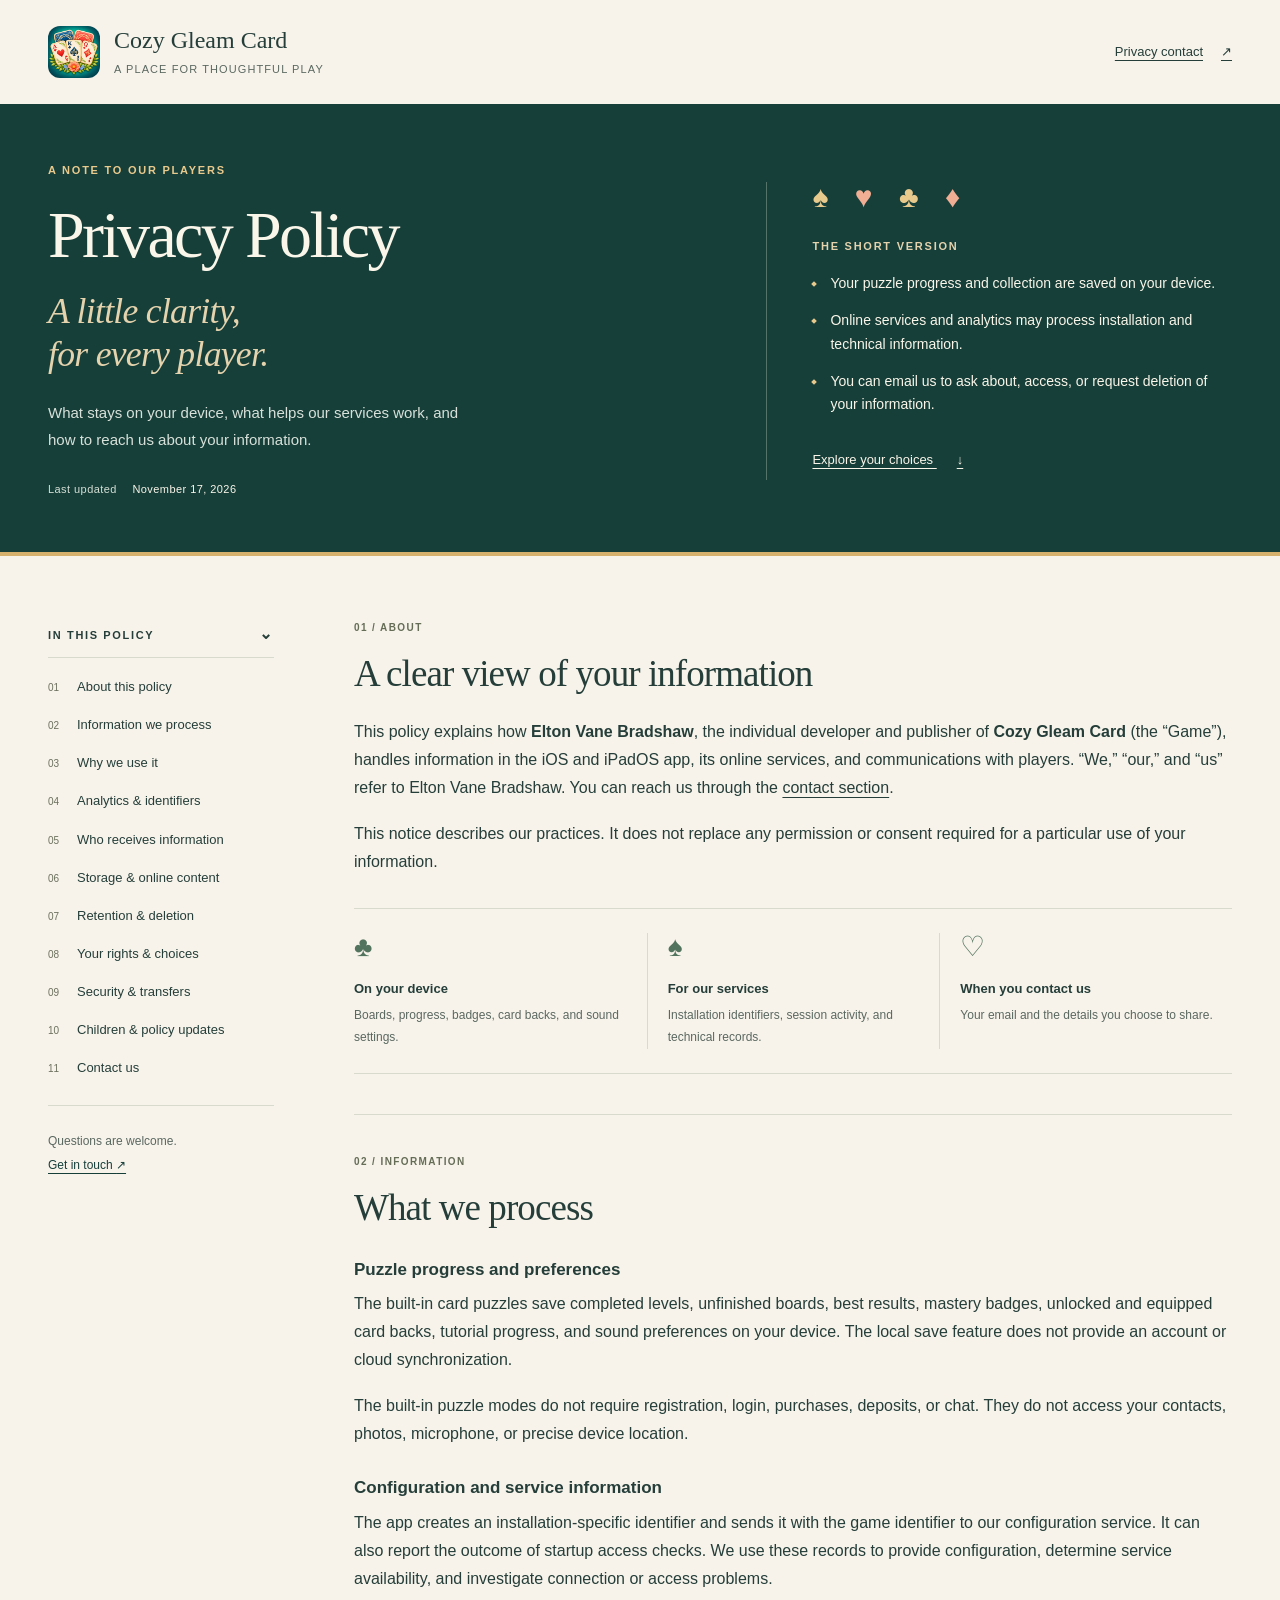
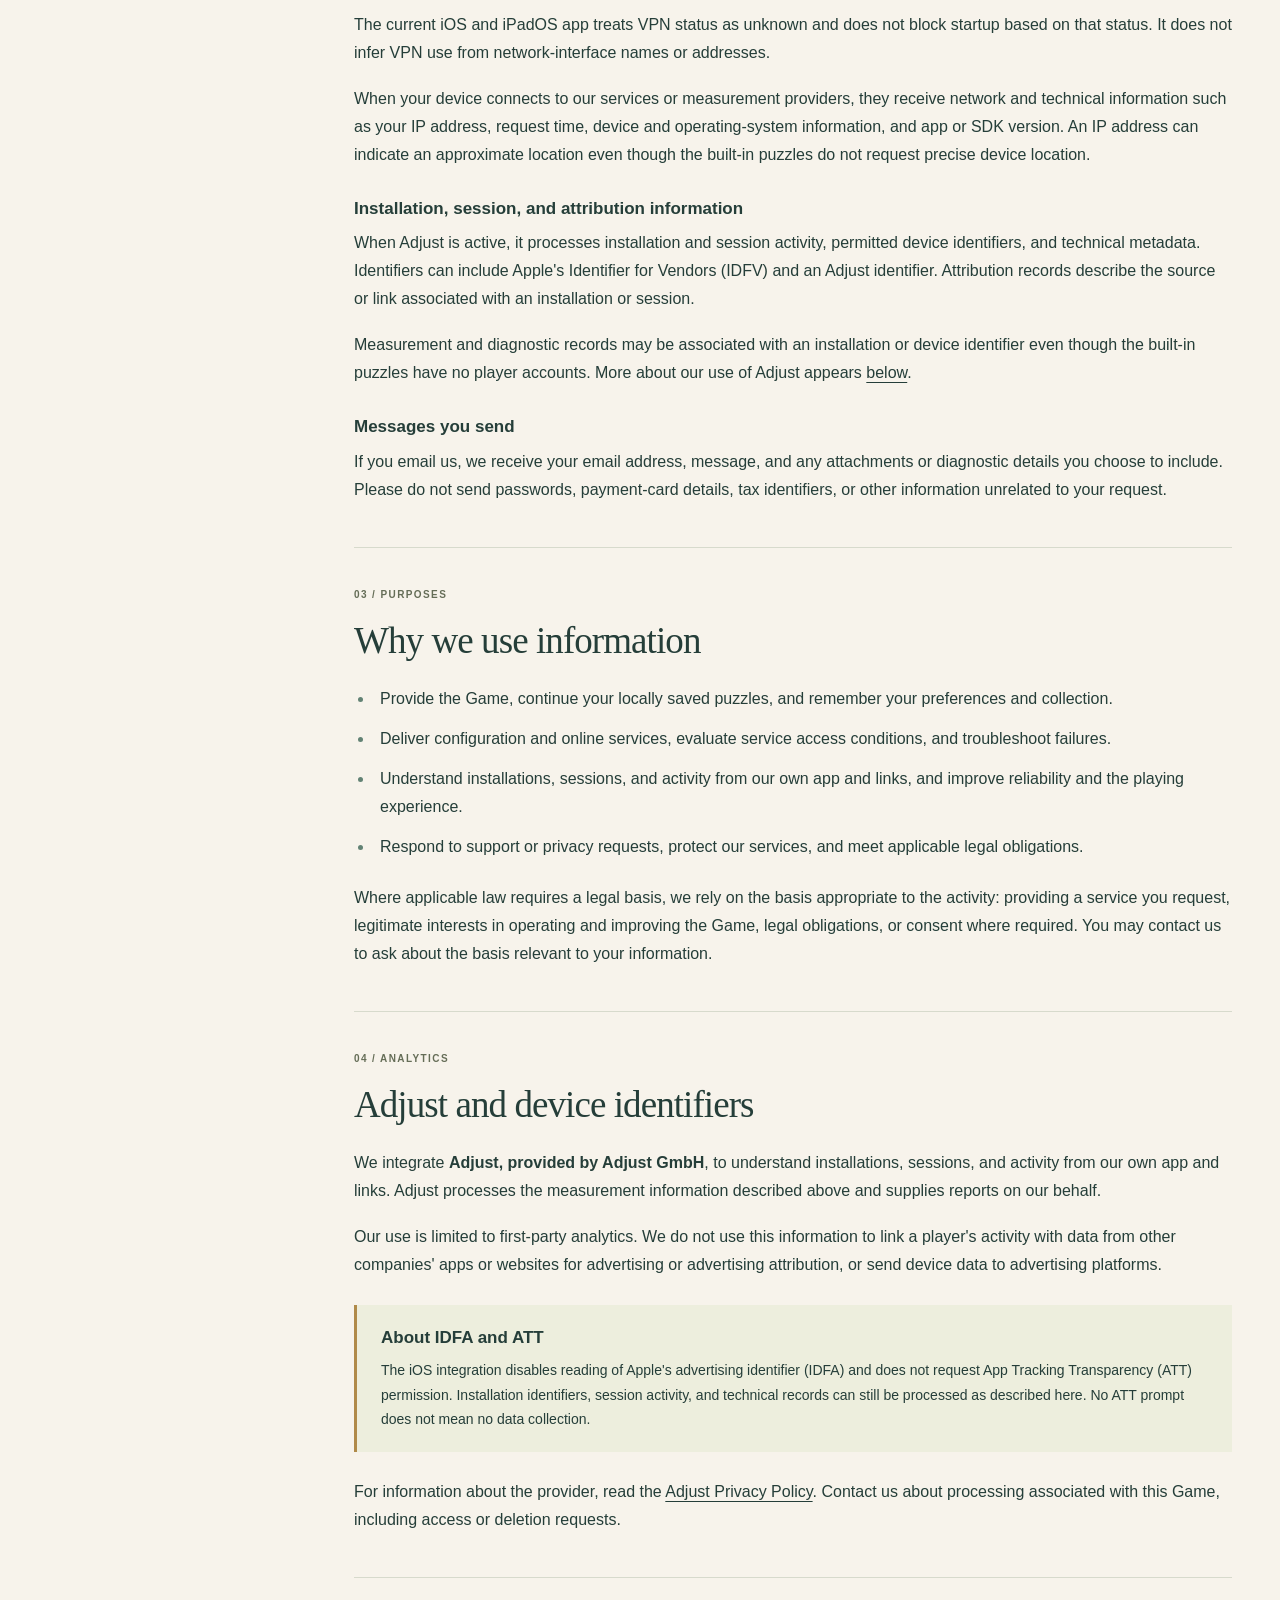
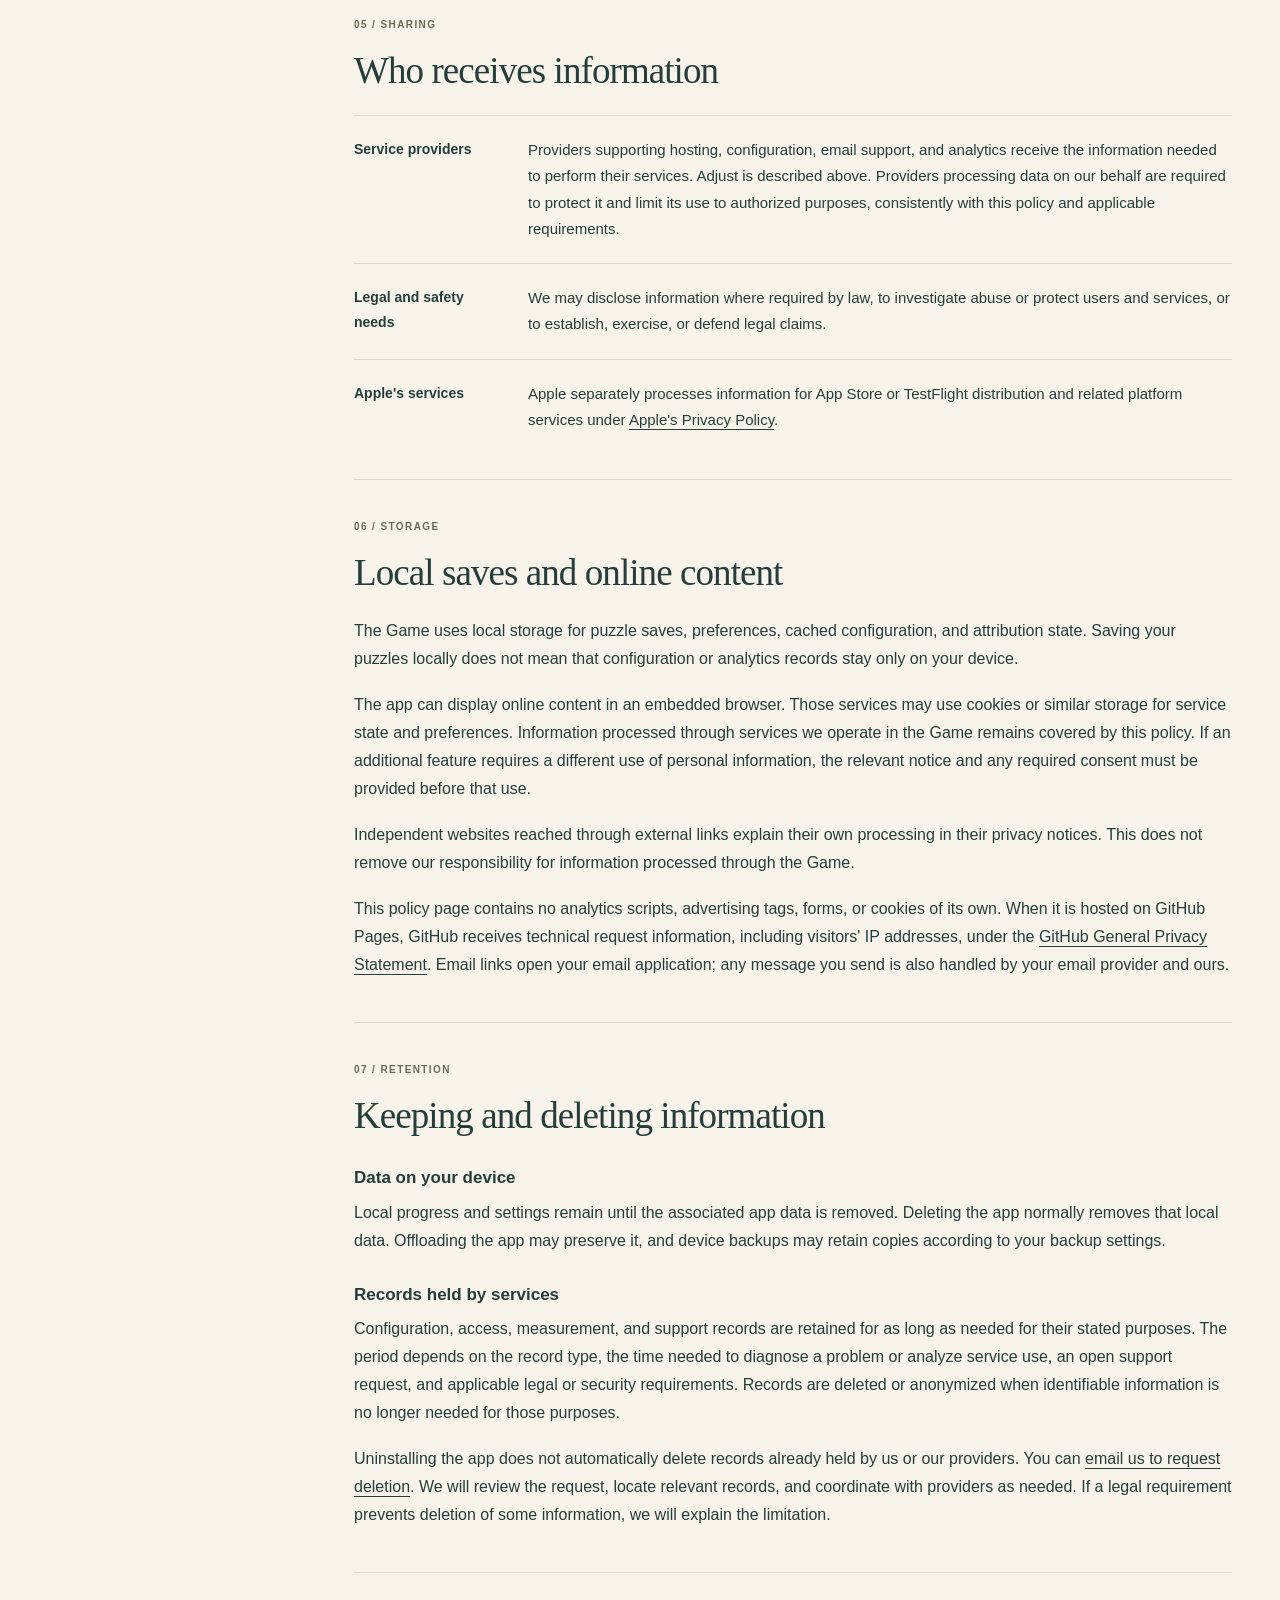
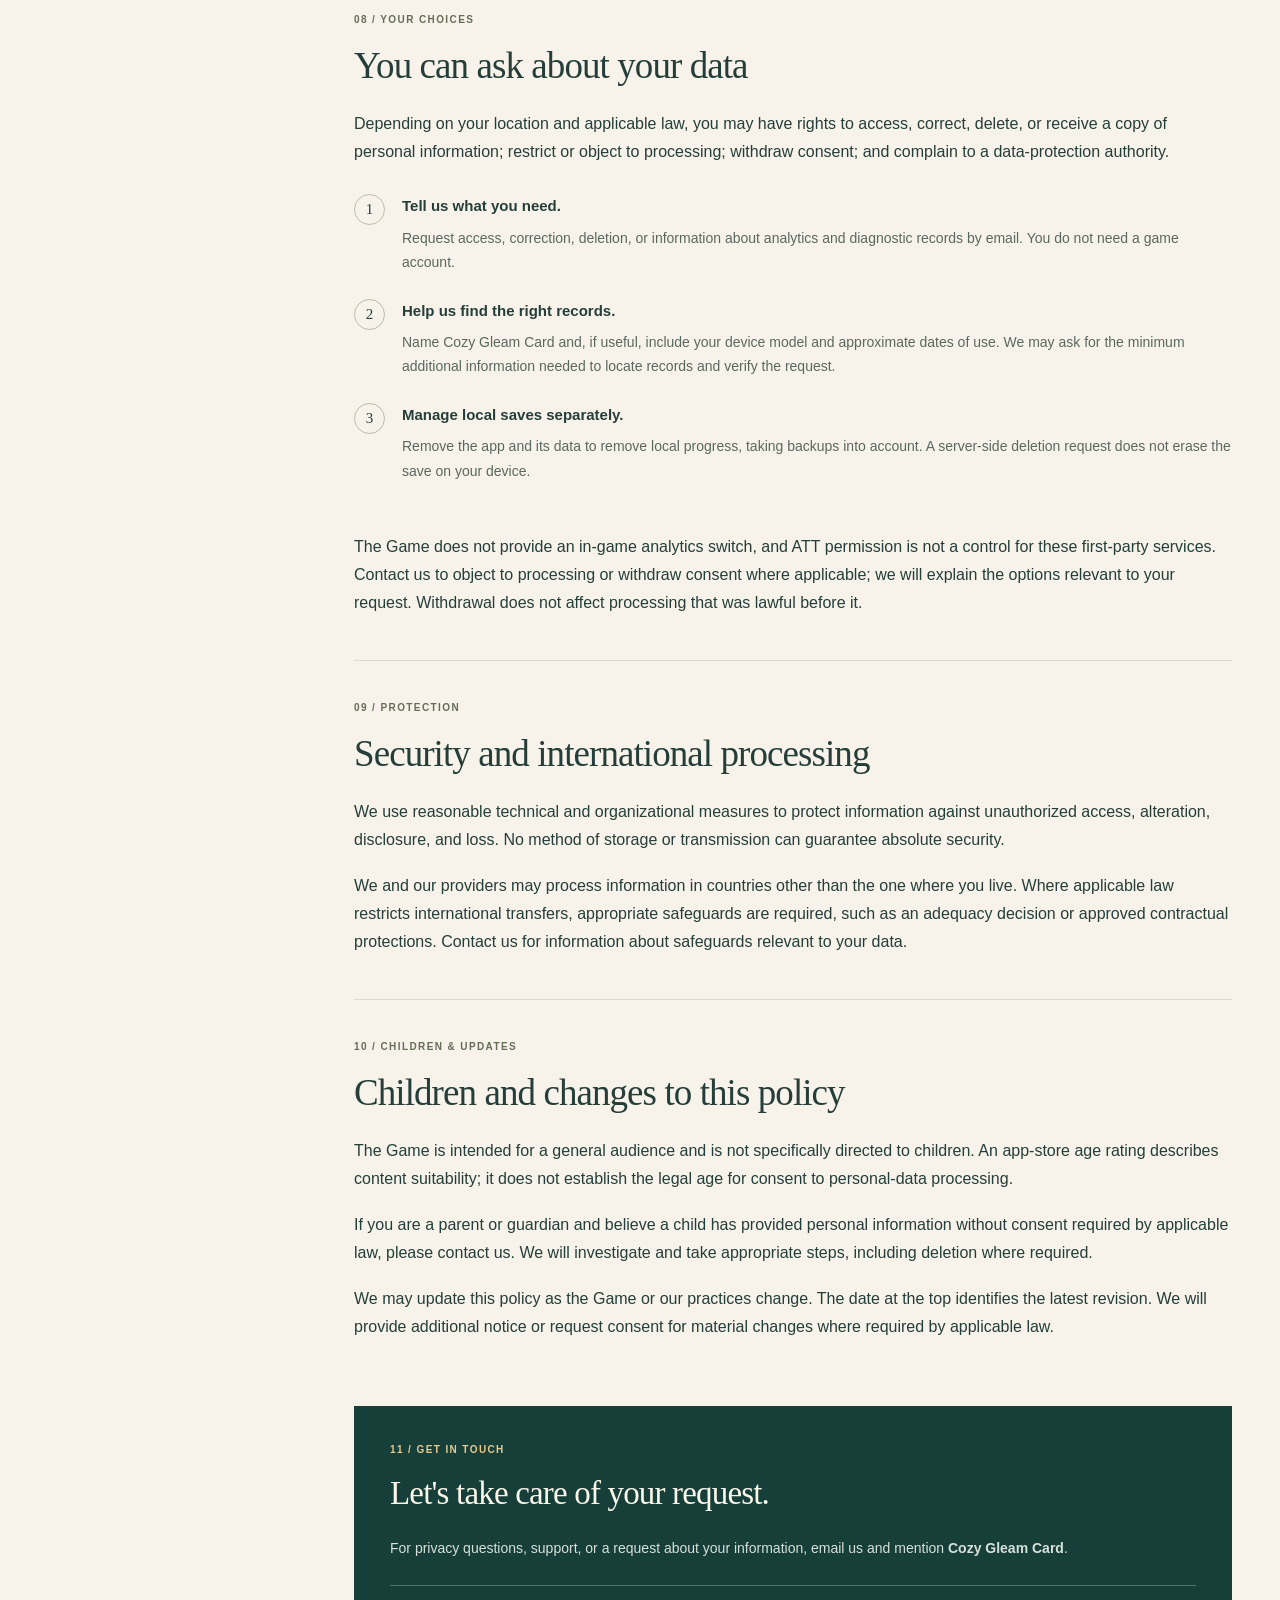
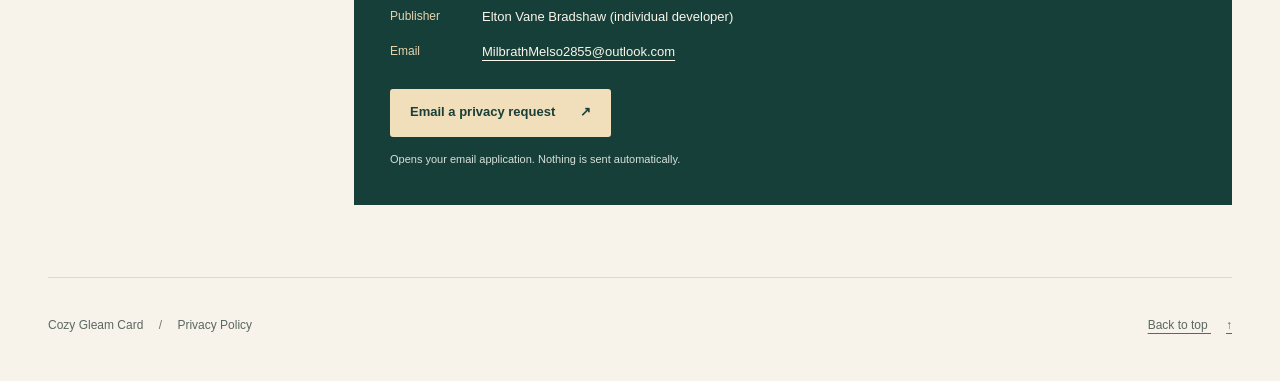
==== commit bffe08fe: "fix fix" ====
--- a/index.html
+++ b/index.html
@@ -5,17 +5,15 @@
   <meta name="viewport" content="width=device-width, initial-scale=1, viewport-fit=cover">
   <meta name="description" content="How Cozy Gleam Card handles saved progress, installation and service information, analytics, and privacy requests.">
   <meta name="theme-color" content="#173f3a">
-  <!-- Remove noindex and the review notice only after the release review in tools/card-weave/PRIVACY-PAGE.txt. -->
-  <meta name="robots" content="noindex, nofollow">
   <title>Privacy Policy · Cozy Gleam Card</title>
-  <link rel="icon" type="image/png" href="./assets/app-icon.png">
+  <link rel="icon" type="image/png" href="./app-icon.png">
   <link rel="stylesheet" href="./privacy.css">
 </head>
 <body id="top">
   <a class="skip-link" href="#policy">Skip to privacy policy</a>
   <header class="masthead wrap">
     <a class="brand" href="#top" aria-label="Cozy Gleam Card, top of page">
-      <img src="./assets/app-icon.png" alt="" width="52" height="52">
+      <img src="./app-icon.png" alt="" width="52" height="52">
       <span>Cozy Gleam Card<small>A place for thoughtful play</small></span>
     </a>
     <a class="header-link" href="#contact">Privacy contact <span aria-hidden="true">↗</span></a>
@@ -28,7 +26,7 @@
           <p class="eyebrow">A NOTE TO OUR PLAYERS</p>
           <h1>Privacy Policy<span>A little clarity,<br>for every player.</span></h1>
           <p class="hero-intro">What stays on your device, what helps our services work, and how to reach us about your information.</p>
-          <p class="revision">Last updated <time datetime="2026-11-16">November 16, 2026</time></p>
+          <p class="revision">Last updated <time datetime="2026-11-17">November 17, 2026</time></p>
         </div>
         <div class="hero-summary">
           <span class="suit-row" aria-hidden="true">♠ <b>♥</b> ♣ <b>♦</b></span>
@@ -44,7 +42,6 @@
     </div>
 
     <div class="wrap">
-      <p class="review-notice" role="note"><strong>Review copy</strong><span>Publisher details and service settings are pending final confirmation. This is not yet the published policy.</span></p>
       <div class="document-layout">
         <aside class="contents" aria-label="Policy navigation">
           <details open>
@@ -72,7 +69,7 @@
           <section id="about">
             <p class="section-number" aria-hidden="true">01 / ABOUT</p>
             <h2>A clear view of your information</h2>
-            <p>This policy explains how the individual developer of <strong>Cozy Gleam Card</strong> (the “Game”) handles information in the iOS and iPadOS app, its online services, and communications with players. “We,” “our,” and “us” refer to that developer, identified in the <a href="#contact">contact section</a>.</p>
+            <p>This policy explains how <strong>Elton Vane Bradshaw</strong>, the individual developer and publisher of <strong>Cozy Gleam Card</strong> (the “Game”), handles information in the iOS and iPadOS app, its online services, and communications with players. “We,” “our,” and “us” refer to Elton Vane Bradshaw. You can reach us through the <a href="#contact">contact section</a>.</p>
             <p>This notice describes our practices. It does not replace any permission or consent required for a particular use of your information.</p>
             <div class="overview" aria-label="Information at a glance">
               <div><span aria-hidden="true">♣</span><h3>On your device</h3><p>Boards, progress, badges, card backs, and sound settings.</p></div>
@@ -88,7 +85,8 @@
             <p>The built-in card puzzles save completed levels, unfinished boards, best results, mastery badges, unlocked and equipped card backs, tutorial progress, and sound preferences on your device. The local save feature does not provide an account or cloud synchronization.</p>
             <p>The built-in puzzle modes do not require registration, login, purchases, deposits, or chat. They do not access your contacts, photos, microphone, or precise device location.</p>
             <h3>Configuration and service information</h3>
-            <p>The app creates an installation-specific identifier and sends it with the game identifier to our configuration service. It can also report the outcome of startup access checks, including a detected VPN or network-tunnel condition. We use these records to provide configuration, determine service availability, and investigate connection or access problems.</p>
+            <p>The app creates an installation-specific identifier and sends it with the game identifier to our configuration service. It can also report the outcome of startup access checks. We use these records to provide configuration, determine service availability, and investigate connection or access problems.</p>
+            <p>The current iOS and iPadOS app treats VPN status as unknown and does not block startup based on that status. It does not infer VPN use from network-interface names or addresses.</p>
             <p>When your device connects to our services or measurement providers, they receive network and technical information such as your IP address, request time, device and operating-system information, and app or SDK version. An IP address can indicate an approximate location even though the built-in puzzles do not request precise device location.</p>
             <h3>Installation, session, and attribution information</h3>
             <p>When Adjust is active, it processes installation and session activity, permitted device identifiers, and technical metadata. Identifiers can include Apple's Identifier for Vendors (IDFV) and an Adjust identifier. Attribution records describe the source or link associated with an installation or session.</p>
@@ -182,7 +180,7 @@
             <h2>Let's take care of your request.</h2>
             <p>For privacy questions, support, or a request about your information, email us and mention <strong>Cozy Gleam Card</strong>.</p>
             <dl class="contact-details">
-              <div><dt>Publisher</dt><dd data-publisher-pending>Individual developer — legal name to be added before publication.</dd></div>
+              <div><dt>Publisher</dt><dd>Elton Vane Bradshaw (individual developer)</dd></div>
               <div><dt>Email</dt><dd><a href="mailto:MilbrathMelso2855@outlook.com?subject=Cozy%20Gleam%20Card%20privacy%20request">MilbrathMelso2855@outlook.com</a></dd></div>
             </dl>
             <a class="contact-button" href="mailto:MilbrathMelso2855@outlook.com?subject=Cozy%20Gleam%20Card%20privacy%20request">Email a privacy request <span aria-hidden="true">↗</span></a>
--- a/privacy.css
+++ b/privacy.css
@@ -49,8 +49,6 @@
 .hero-summary li::before { content: ""; position: absolute; width: 4px; height: 4px; background: var(--gold); top: 10px; left: 0; transform: rotate(45deg); }
 .hero-summary > a { font-size: 13px; display: inline-block; padding-block: 8px; }
 .hero-summary > a span { margin-left: 20px; }
-.review-notice { margin: 24px 0 0; display: flex; align-items: baseline; gap: 14px; padding: 13px 18px; border: 1px solid #d5c6a9; color: #66542e; background: #f2e9d7; font-size: 12px; line-height: 1.7; }
-.review-notice strong { flex-shrink: 0; }
 .document-layout { display: grid; grid-template-columns: 242px minmax(0, 1fr); gap: 64px; padding: 58px 0 72px; }
 .contents { align-self: start; position: sticky; top: 24px; max-height: calc(100dvh - 48px); overflow-y: auto; font-size: 13px; padding-right: 16px; }
 .contents summary { list-style: none; cursor: pointer; text-transform: uppercase; font-size: 11px; letter-spacing: .15em; font-weight: 650; padding: 12px 0; border-bottom: 1px solid var(--line); }
@@ -134,8 +132,6 @@
   .hero-summary .eyebrow { padding-top: 3px; }
   .hero-summary ul { margin-bottom: 8px; }
   .hero-summary li { margin-top: 10px; font-size: 13px; }
-  .review-notice { display: block; padding: 12px 14px; margin-top: 20px; }
-  .review-notice strong { display: block; margin-bottom: 3px; }
   .document-layout { grid-template-columns: 1fr; gap: 35px; padding-top: 24px; padding-bottom: 40px; }
   .contents { position: static; max-height: none; padding: 0; border-bottom: 1px solid var(--line); }
   .contents ol { display: grid; grid-template-columns: repeat(2,minmax(0,1fr)); column-gap: 16px; padding-block: 8px 14px; }
@@ -175,6 +171,5 @@
   .document-layout { display: block; padding: 25px 0; }
   h2, h3, .section-number { break-after: avoid; }
   p, li, dd { orphans: 3; widows: 3; }
-  .review-notice { background: white; }
   .policy-body .contact-section { padding: 25px 0; }
 }
